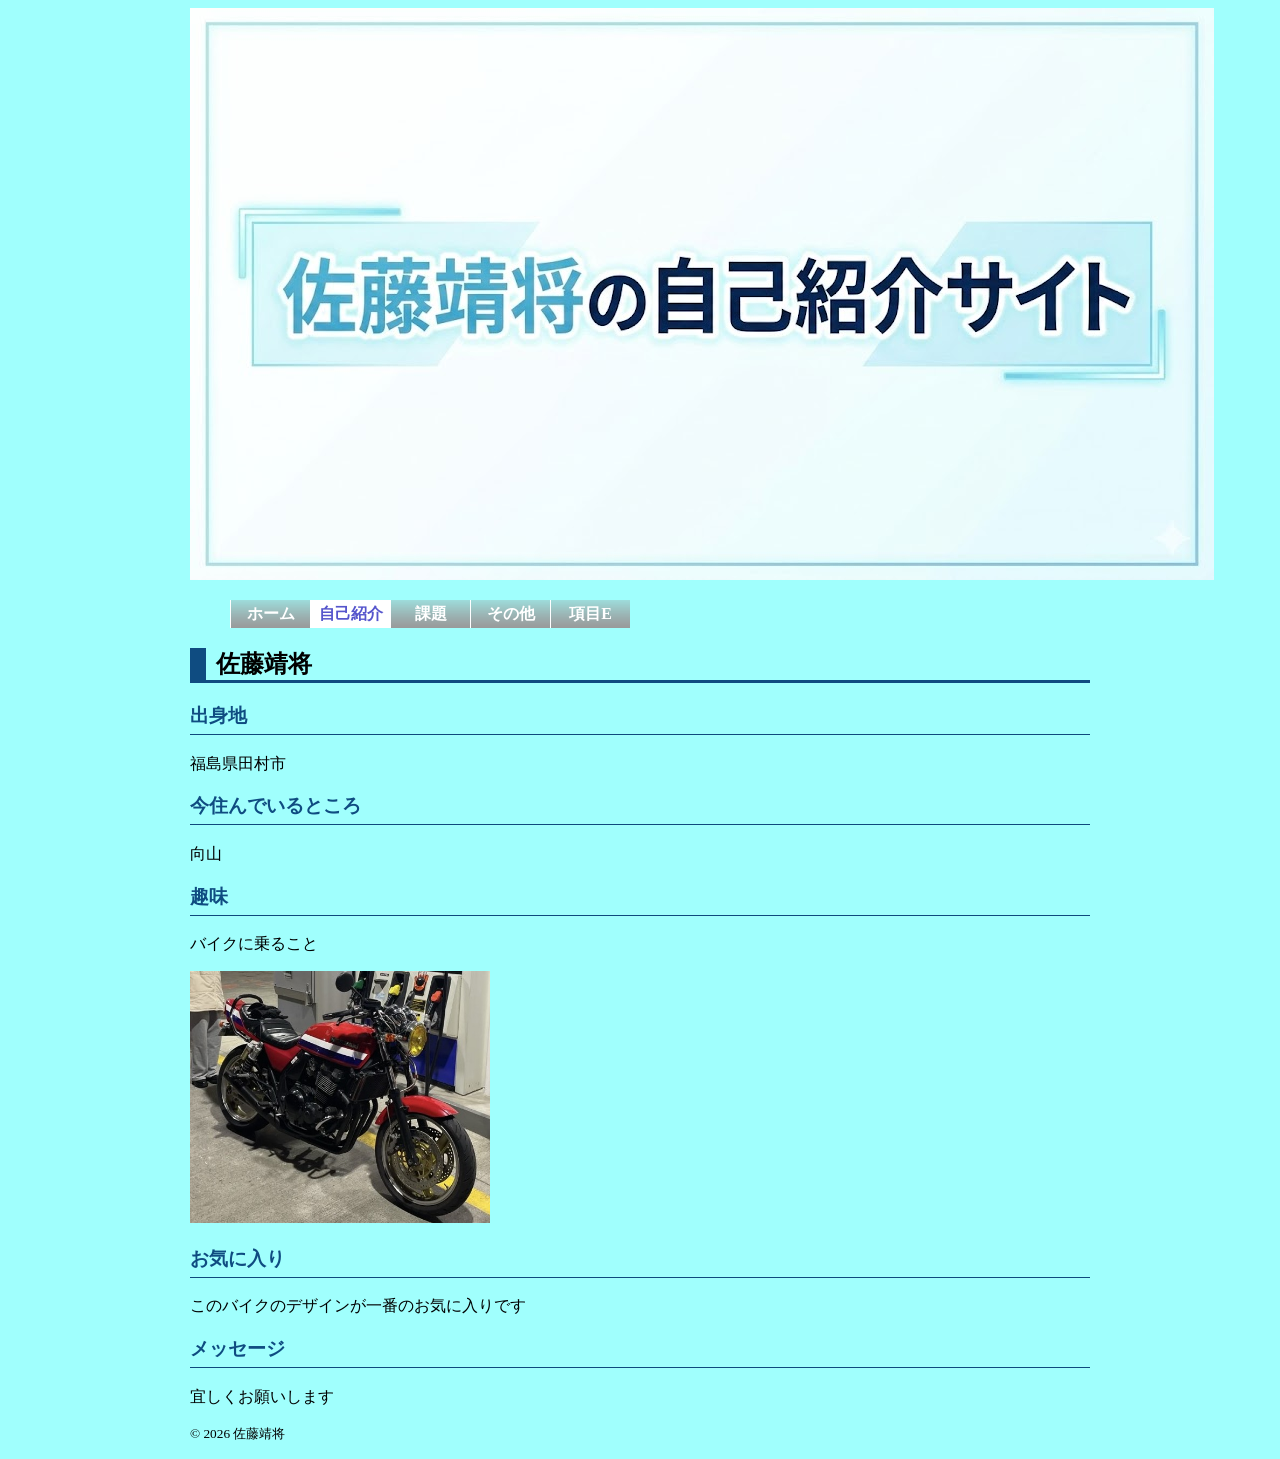
==== jiko.html @ 6c18440b "Add files via upload" ====
<!DOCTYPE html>
<html lang="ja">
<head>
<meta charset="UTF-8">
<title>自己紹介</title>
<link rel="stylesheet" href="./default.css">
</head>

<body>
<div id="page">

<header>
  <img id="logo" src="title.png" alt="ロゴ画像">
  <nav>

    <ul>
      <li><a href="index.html">ホーム </a></li>
      <li id="current"><a href="jiko.html">自己紹介</a></li>
      <li><a href="kadai.html">課題 </a></li>
      <li><a href="sonota.html">その他 </a></li>
      <li><a href="e.html">項目E </a></li>

    </ul>
  </nav>
</header>

<div id="main">
  <section>
    <h2>佐藤靖将</h2>
    <h3>出身地</h3>
    <p>
    福島県田村市
    </p>
    <h3>今住んでいるところ</h3>
    <p>
    向山
    </p>
    <h3>趣味</h3>
    <p>
    バイクに乗ること
    </p>

<img src="baiku.jpg" alt="バイクの写真" class="bike-photo">


    <h3>お気に入り</h3>
    <p>
    このバイクのデザインが一番のお気に入りです
    </p>
    <h3>メッセージ</h3>
    <p>
    宜しくお願いします
    </p>
  </section>
</div>

<footer>
  <p id="copyright">
    <small>&copy; 2026 佐藤靖将 </small>
  </p>
</footer>
</div>
</body>
</html>
---- default.css ----
body {
    background: #a0fffd;
    color: #000000;
}
h2 {
    border-bottom: 3px solid #0f4c81;
    border-left: 16px solid #0f4c81;
    padding-left: 10px;
}
h3 {
    border-bottom: 1px solid #0f4a7d;
    padding-bottom: 5px;
    color: #0f4c81;
}

/* バイク写真のサイズ調整 */
.bike-photo {
    width: 300px;  
}
nav li {
    display: block;
    width: 80px;
    float: left;
}
nav a {
    color: #fff;
    background: url(gray2.png) repeat-x bottom;
    font-weight: bold;
    display: block;
    line-height: 1.0;
    padding: 6px 0;
    border-left: 1px solid #fff;
    text-align: center;
    text-decoration: none;
}

nav a:hover{
    background: url(blue2.png) repeat-x bottom;
}

nav #current a{
    color: #55c;
    background: #fff;
}
#page {
    margin: 0 auto;
    width: 900px;
}
#main {
    float: left;
    width: 900px;
}
footer {
    clear: both;
}
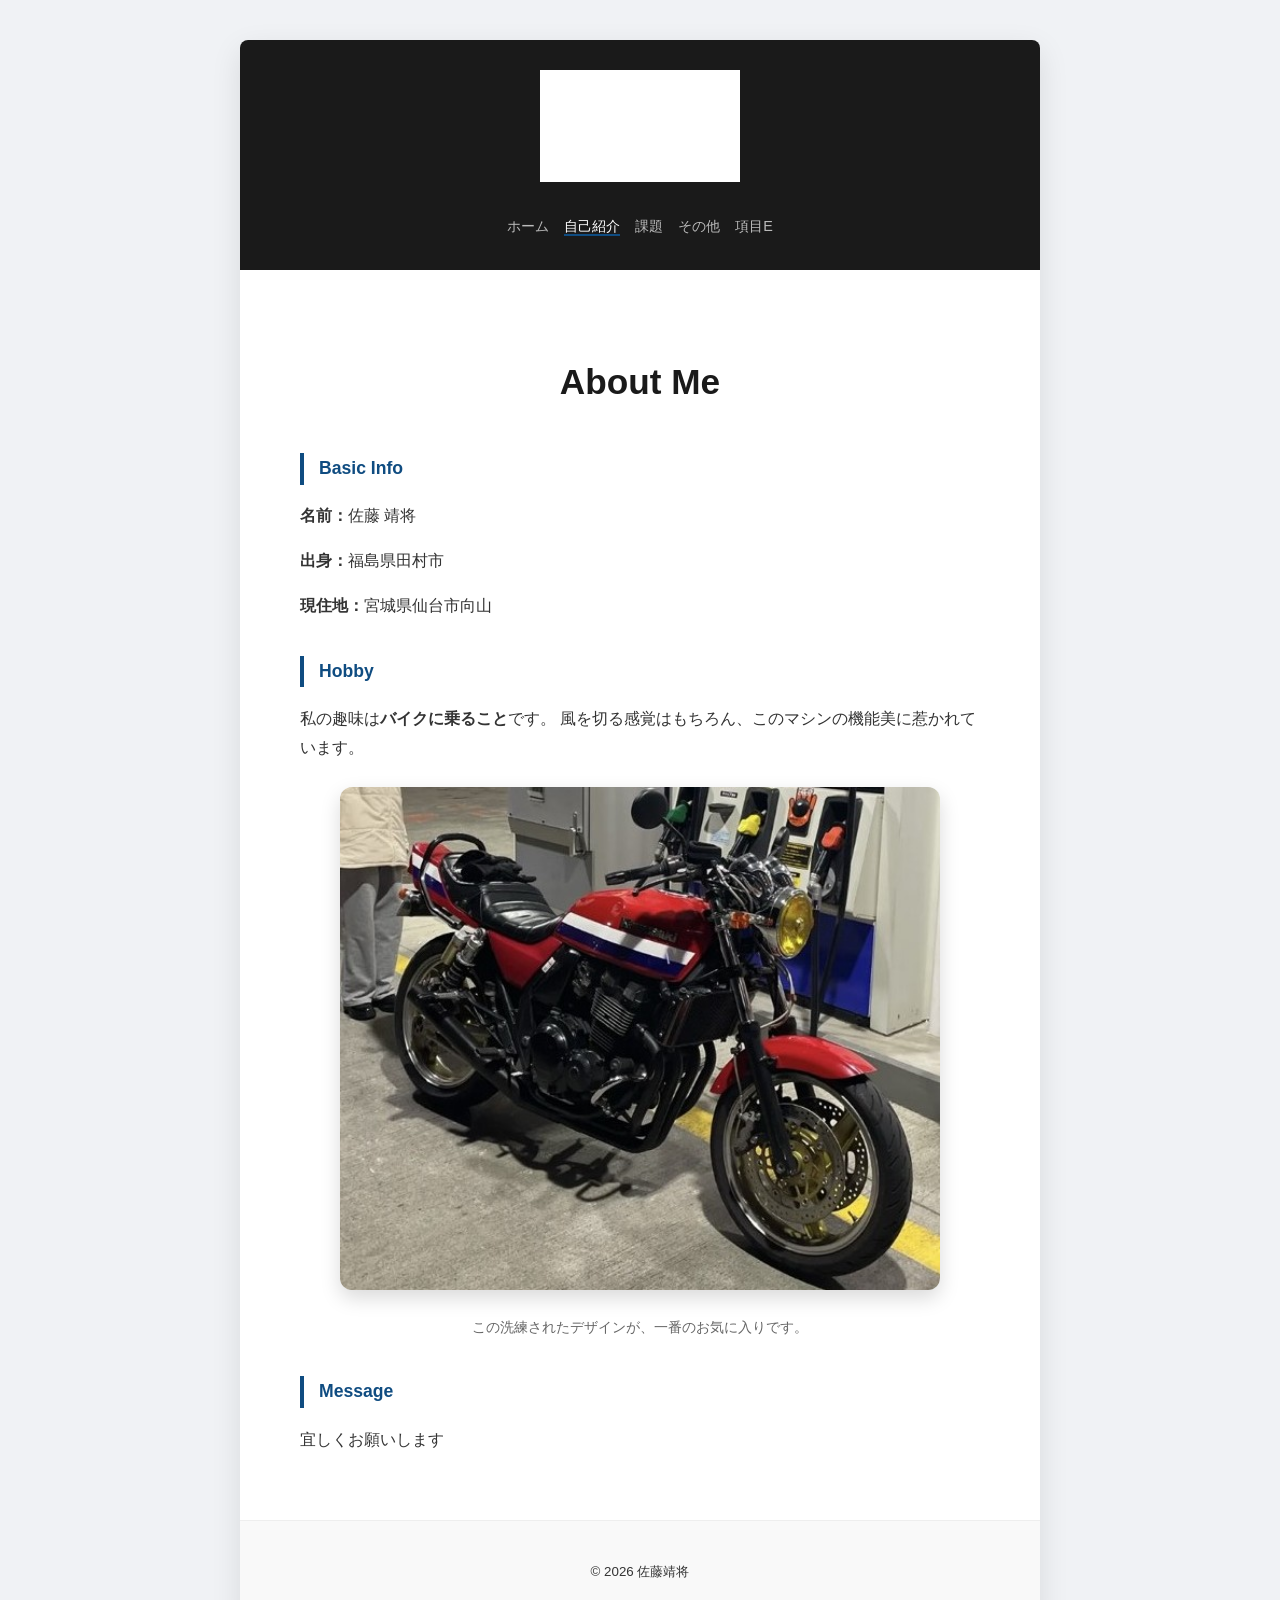
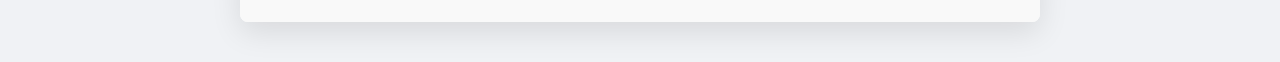
==== commit d21d6fad: "Update jiko.html" ====
--- a/jiko.html
+++ b/jiko.html
@@ -26,28 +26,27 @@
 
 <div id="main">
   <section>
-    <h2>佐藤靖将</h2>
-    <h3>出身地</h3>
-    <p>
-    福島県田村市
-    </p>
-    <h3>今住んでいるところ</h3>
-    <p>
-    向山
-    </p>
-    <h3>趣味</h3>
-    <p>
-    バイクに乗ること
-    </p>
+    <h2>About Me</h2>
+    
+    <div class="profile-card">
+      
+      <h3>Basic Info</h3>
+      <p><strong>名前：</strong>佐藤 靖将</p>
+      <p><strong>出身：</strong>福島県田村市</p>
+      <p><strong>現住地：</strong>宮城県仙台市向山</p>
 
-<img src="baiku.jpg" alt="バイクの写真" class="bike-photo">
-
-
-    <h3>お気に入り</h3>
-    <p>
-    このバイクのデザインが一番のお気に入りです
-    </p>
-    <h3>メッセージ</h3>
+      <h3>Hobby</h3>
+      <p>
+        私の趣味は<strong>バイクに乗ること</strong>です。
+        風を切る感覚はもちろん、このマシンの機能美に惹かれています。
+      </p>
+      
+      <img src="baiku.jpg" alt="愛車" class="bike-photo">
+      
+      <p style="text-align: center; color: #666; font-size: 0.9rem;">
+        この洗練されたデザインが、一番のお気に入りです。
+      </p>
+    </div> <h3>Message</h3>
     <p>
     宜しくお願いします
     </p>
--- a/default.css
+++ b/default.css
@@ -1,57 +1,102 @@
 body {
-    background: #a0fffd;
-    color: #000000;
+    background: #f0f2f5;
+    color: #333;
+    font-family: "Helvetica Neue", Arial, "Hiragino Kaku Gothic ProN", "Hiragino Sans", sans-serif;
+    line-height: 1.8;
+    margin: 0;
 }
-h2 {
-    border-bottom: 3px solid #0f4c81;
-    border-left: 16px solid #0f4c81;
-    padding-left: 10px;
-}
-h3 {
-    border-bottom: 1px solid #0f4a7d;
-    padding-bottom: 5px;
-    color: #0f4c81;
+#page {
+    margin: 40px auto;         
+    width: 90%;                
+    max-width: 800px;          
+    background: #fff;          
+    border-radius: 8px;        
+    overflow: hidden;          /* 中身が箱からはみ出さないようにする */
+    box-shadow: 0 10px 30px rgba(0,0,0,0.1); /* 箱の下に「薄い影」をつけて浮かせる */
 }
 
-/* バイク写真のサイズ調整 */
-.bike-photo {
-    width: 300px;  
-}
-nav li {
-    display: block;
-    width: 80px;
-    float: left;
-}
-nav a {
-    color: #fff;
-    background: url(gray2.png) repeat-x bottom;
-    font-weight: bold;
-    display: block;
-    line-height: 1.0;
-    padding: 6px 0;
-    border-left: 1px solid #fff;
-    text-align: center;
-    text-decoration: none;
+
+header {
+    background: #1a1a1a;       
+    padding: 30px;             /* 内側の余白：上下左右に30px */
+    text-align: center;        
 }
 
-nav a:hover{
-    background: url(blue2.png) repeat-x bottom;
+#logo {
+    max-width: 200px;          
+    height: auto;
+    filter: brightness(0) invert(1); 
 }
 
-nav #current a{
-    color: #55c;
-    background: #fff;
+nav ul {
+    list-style: none;          
+    padding: 0;
+    margin: 20px 0 0 0;        
+    display: flex;             
+    justify-content: center;   
+    gap: 15px;                 /* メニュー同士の間隔 */
 }
-#page {
-    margin: 0 auto;
-    width: 900px;
+
+nav a {
+    color: #bbb;               
+    text-decoration: none;     
+    font-size: 0.9rem;         
+    transition: color 0.3s;    /* 色が変わる時に0.3秒*/
 }
+
+nav a:hover {
+    color: #fff;               
+}
+
+
+nav #current a {
+    color: #fff;               
+    border-bottom: 2px solid #0f4c81; 
+}
+
+
 #main {
-    float: left;
-    width: 900px;
+    padding: 50px 60px;       
 }
+
+
+h2 {
+    font-size: 2.2rem;         
+    color: #1a1a1a;
+    border: none;              /* 元々あった線を消す */
+    text-align: center;        
+    margin-bottom: 40px;       
+}
+
+h3 {
+    font-size: 1.1rem;
+    color: #0f4c81;            
+    border-left: 4px solid #0f4c81; 
+    padding-left: 15px;        
+    margin-top: 35px;          
+}
+
+
+.bike-photo {
+    width: 100%;               
+    max-width: 600px;          
+    display: block;            
+    margin: 25px auto;         
+    border-radius: 12px;       /* 写真の角を丸くする */
+    box-shadow: 0 8px 20px rgba(0,0,0,0.15); 
+    transition: transform 0.3s; 
+}
+
+
+.bike-photo:hover {
+    transform: scale(1.02);    /* 写真を1.02倍に大きくする */
+}
+
 footer {
-    clear: both;
+    background: #f9f9f9;       
+    padding: 20px;
+    text-align: center;
+    border-top: 1px solid #eee; 
 }
 
 
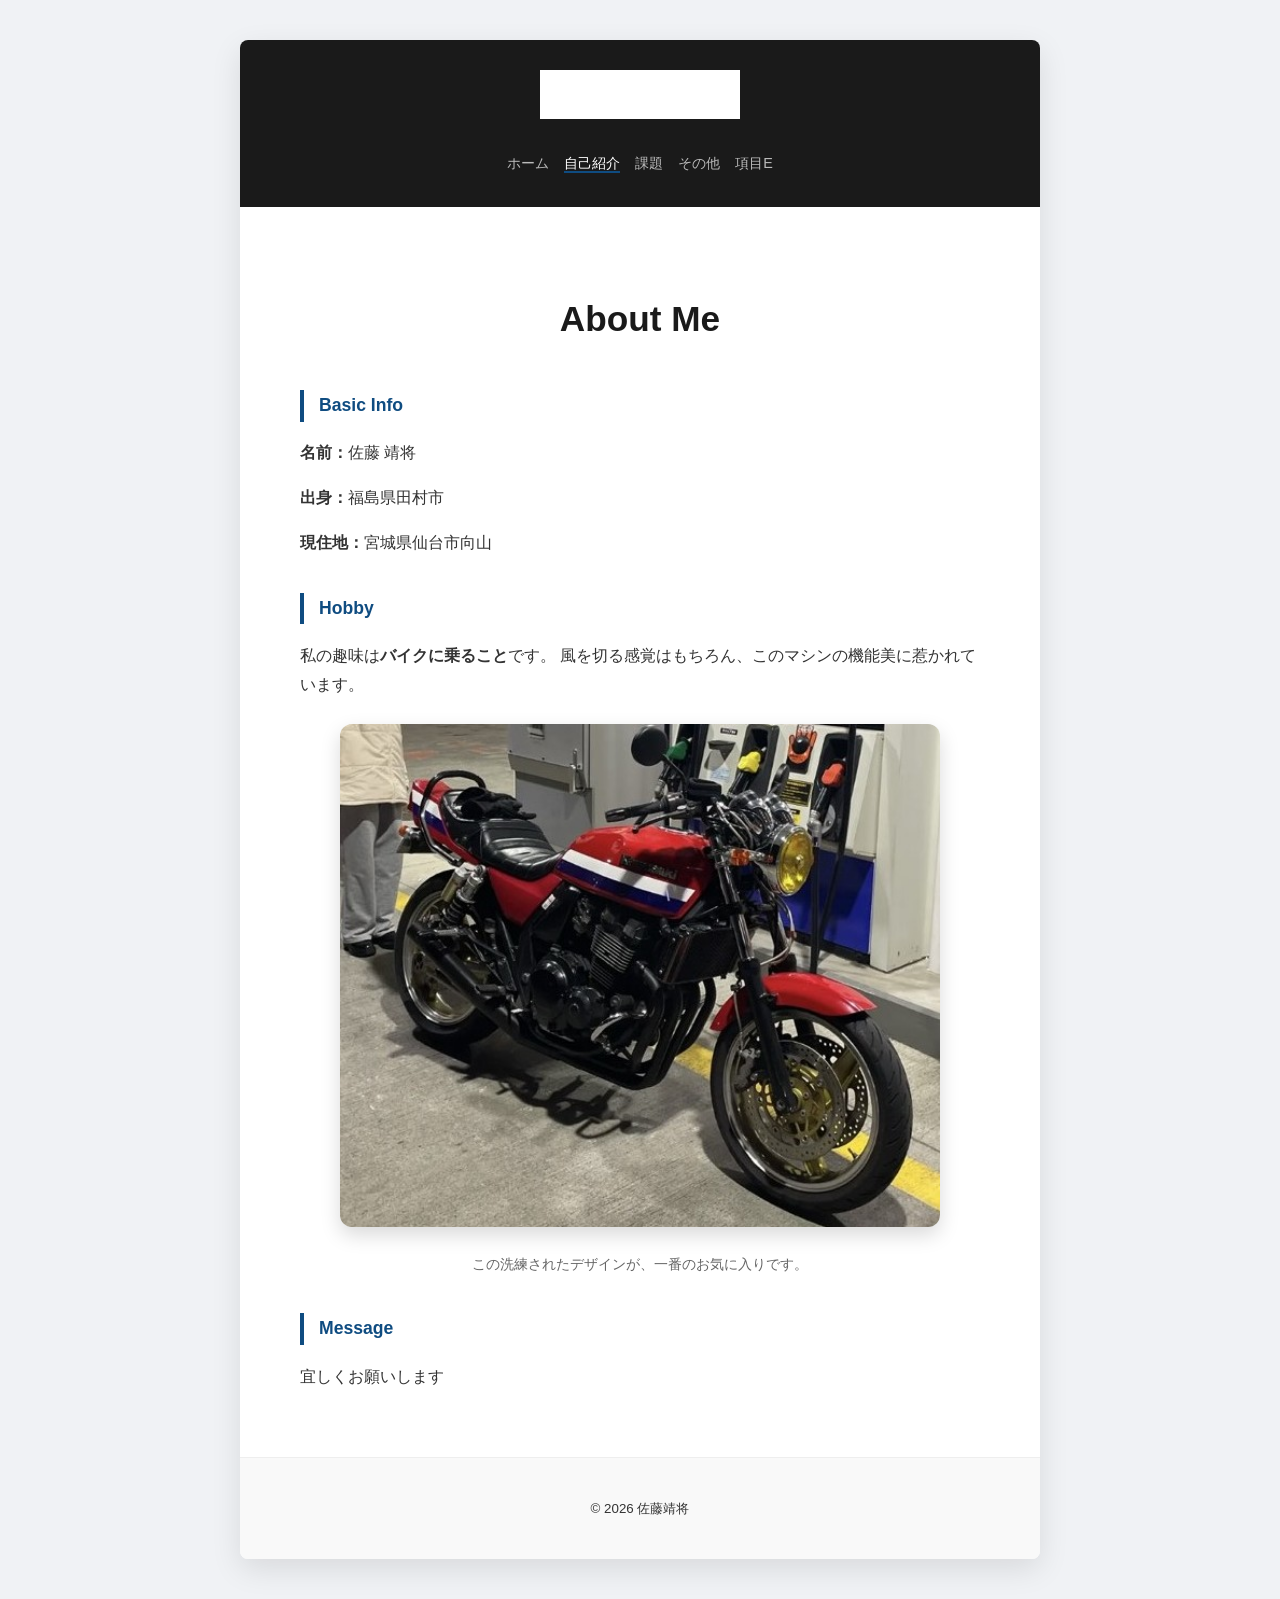
==== commit b0ba80bb: "Update jiko.html" ====
--- a/jiko.html
+++ b/jiko.html
@@ -10,7 +10,7 @@
 <div id="page">
 
 <header>
-  <img id="logo" src="title.png" alt="ロゴ画像">
+  <img id="logo" src="ti.png" alt="ロゴ画像">
   <nav>
 
     <ul>
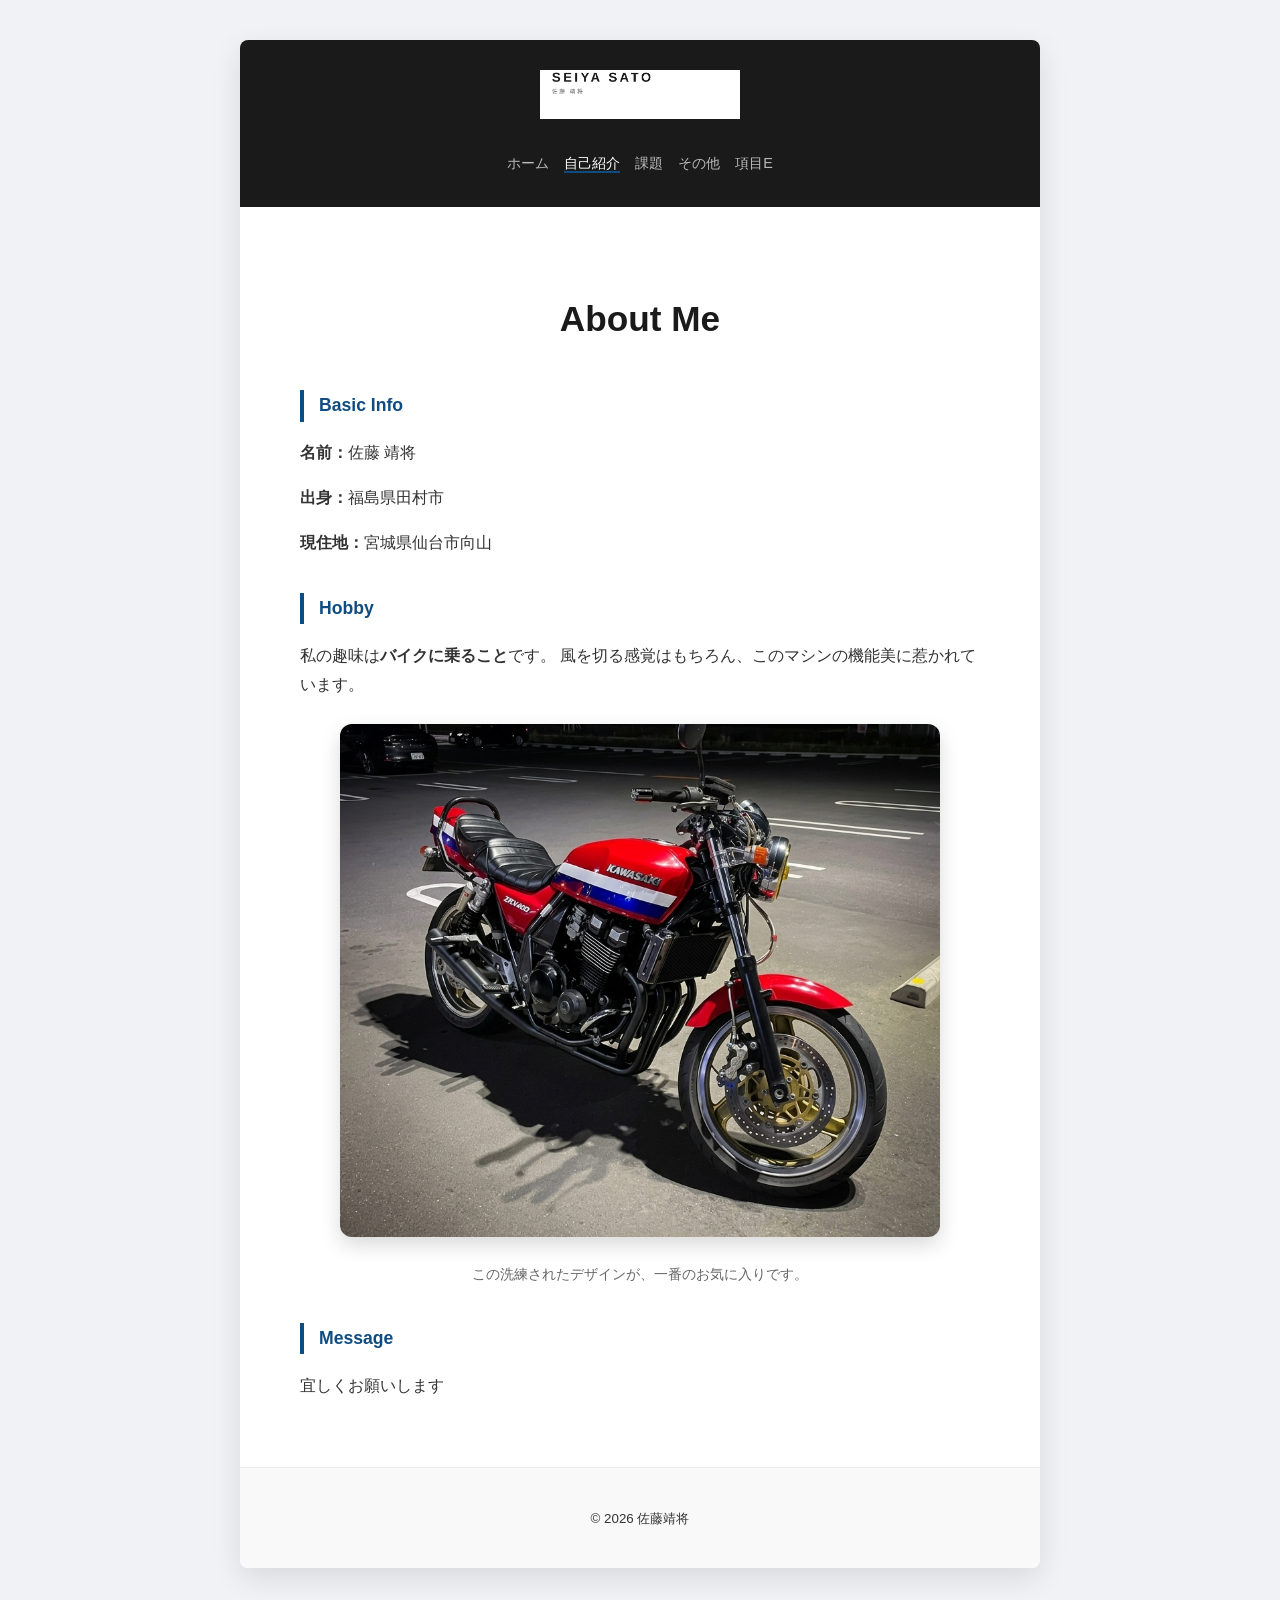
==== commit 3b3eca6a: "Update bike image source in jiko.html" ====
--- a/jiko.html
+++ b/jiko.html
@@ -41,7 +41,7 @@
         風を切る感覚はもちろん、このマシンの機能美に惹かれています。
       </p>
       
-      <img src="baiku.jpg" alt="愛車" class="bike-photo">
+      <img src="ZRX400.png" alt="愛車" class="bike-photo">
       
       <p style="text-align: center; color: #666; font-size: 0.9rem;">
         この洗練されたデザインが、一番のお気に入りです。
--- a/default.css
+++ b/default.css
@@ -25,7 +25,6 @@
 #logo {
     max-width: 200px;          
     height: auto;
-    filter: brightness(0) invert(1); 
 }
 
 nav ul {
